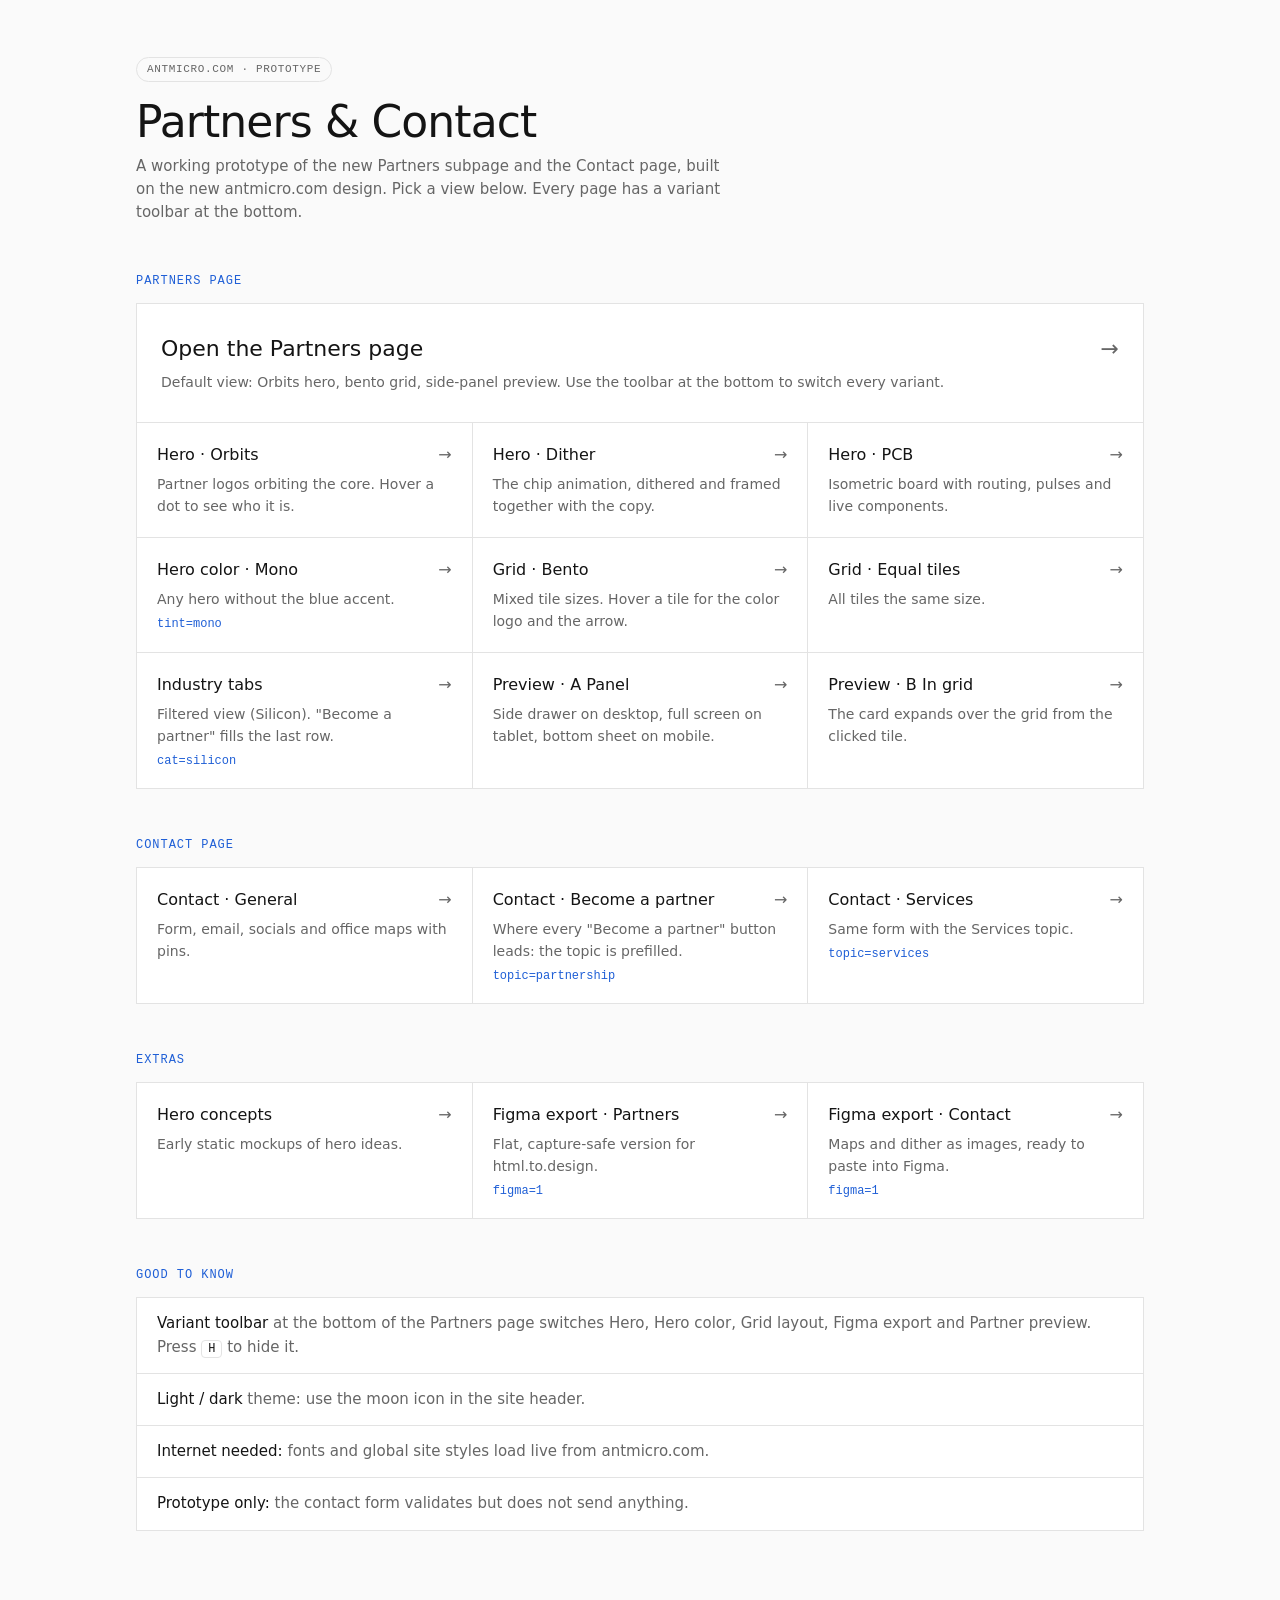
==== index.html @ 4048cabc "Add prototype" ====
<!doctype html>
<html lang="en"><head><meta charset="utf-8"><meta http-equiv="refresh" content="0; url=prototype/"><title>Partners Prototype</title></head>
<body><a href="prototype/">Open the prototype</a></body></html>
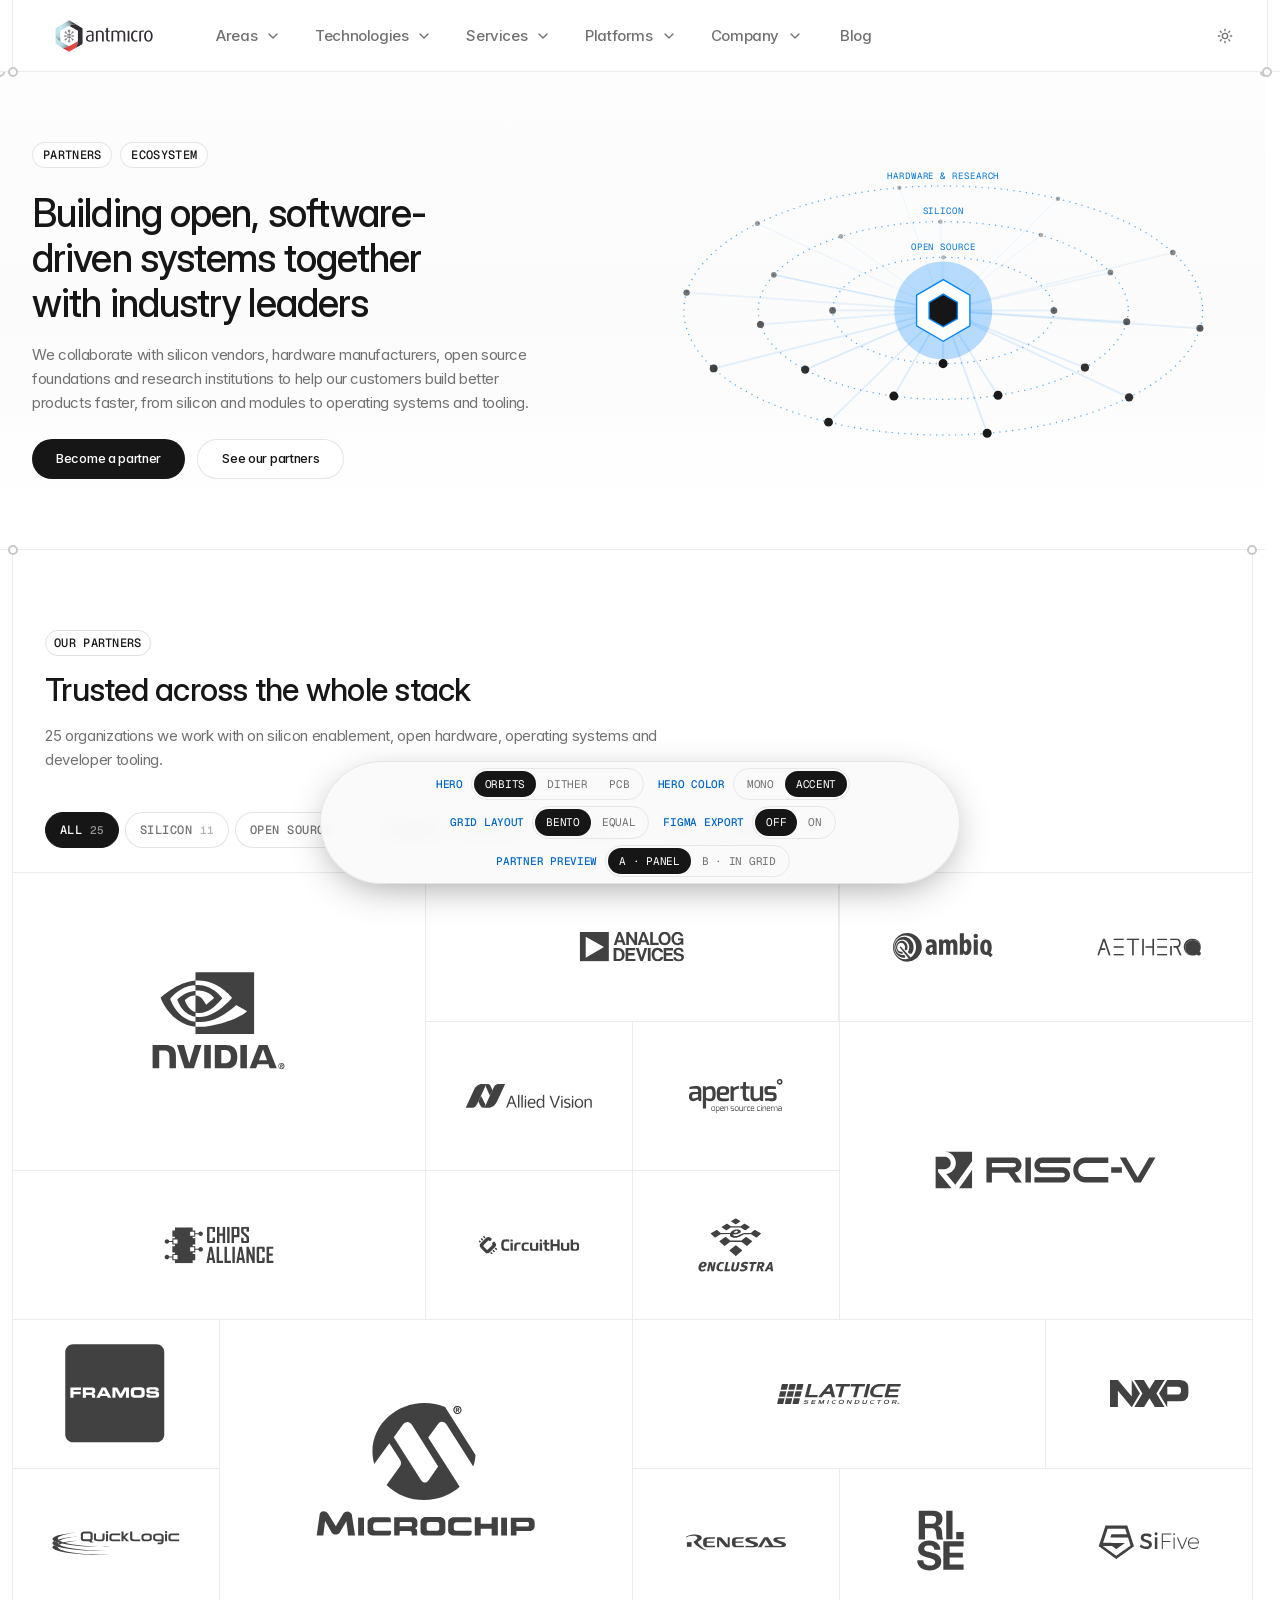
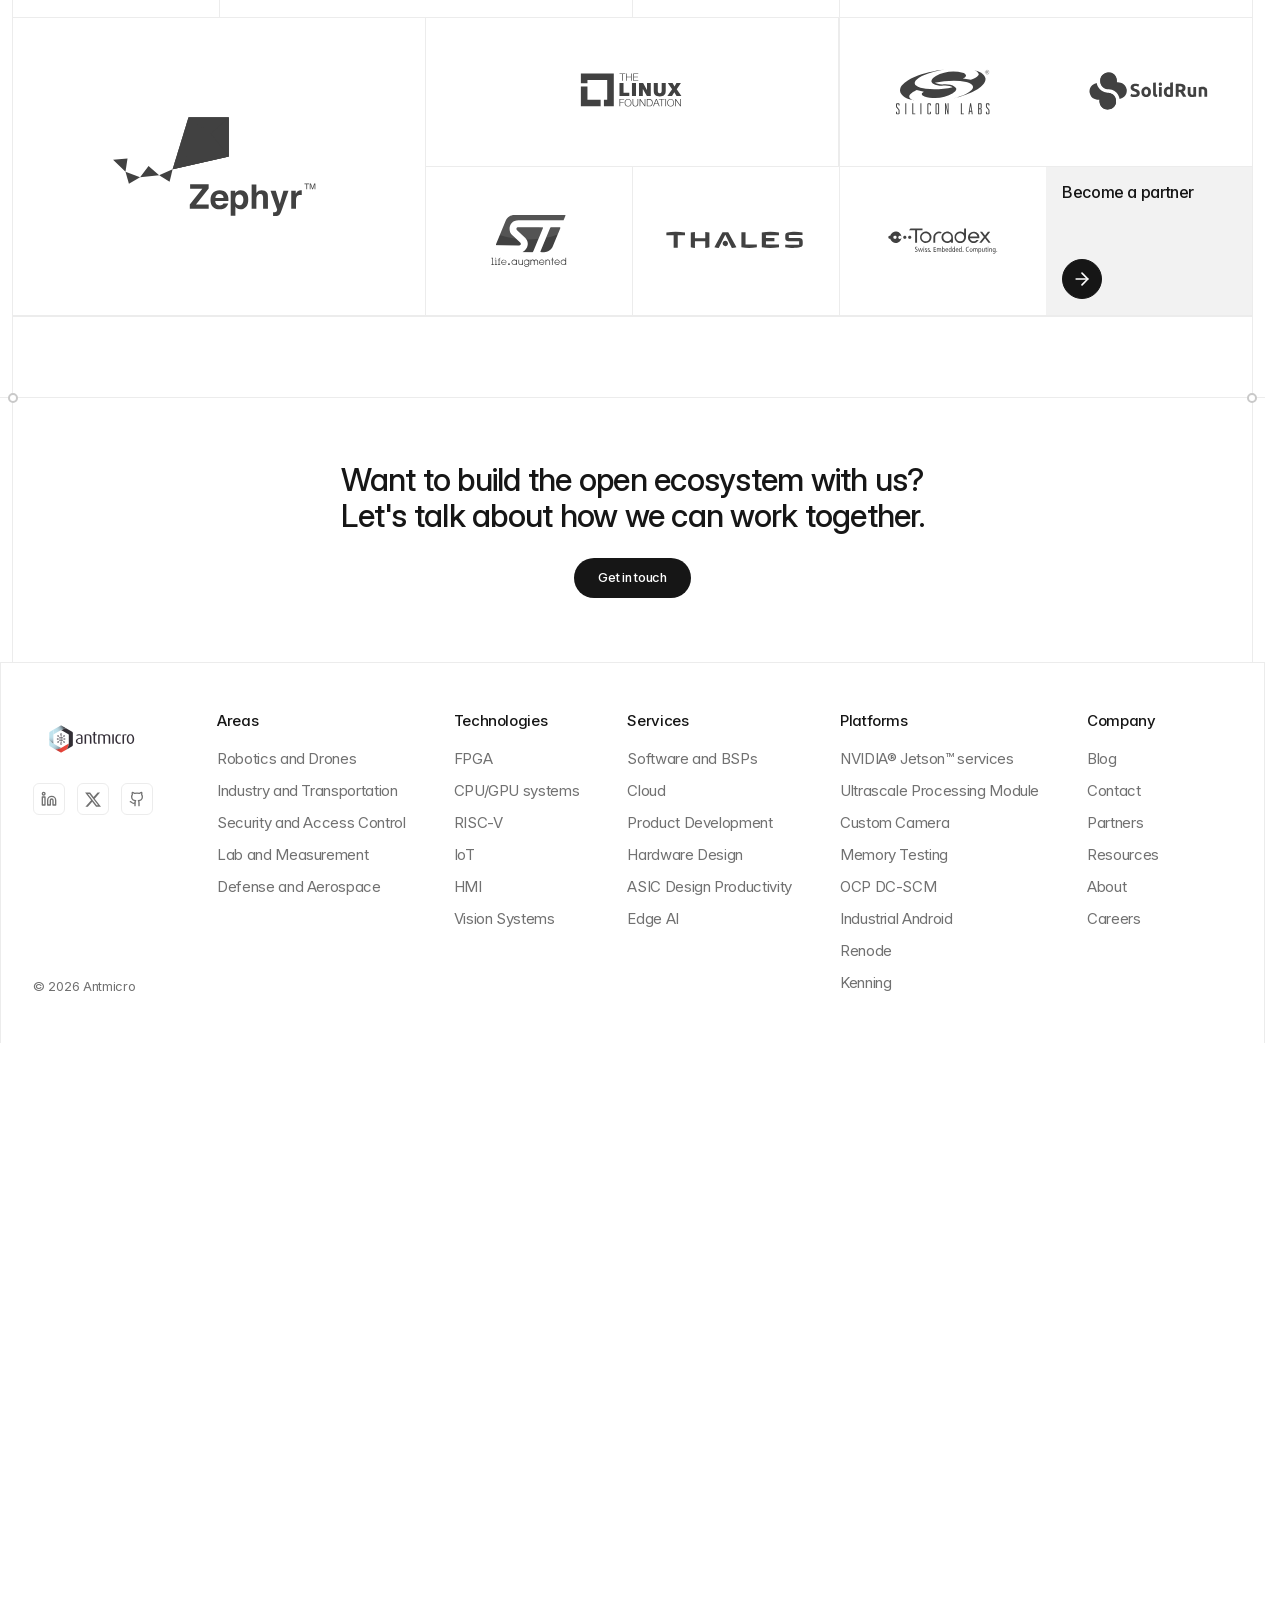
==== commit 3ef90124: "Remove prototype start page" ====
--- a/index.html
+++ b/index.html
@@ -1,3 +1,3 @@
 <!doctype html>
-<html lang="en"><head><meta charset="utf-8"><meta http-equiv="refresh" content="0; url=prototype/"><title>Partners Prototype</title></head>
-<body><a href="prototype/">Open the prototype</a></body></html>
+<html lang="en"><head><meta charset="utf-8"><meta http-equiv="refresh" content="0; url=partners/"><title>Partners</title></head>
+<body><a href="partners/">Open the Partners page</a></body></html>
